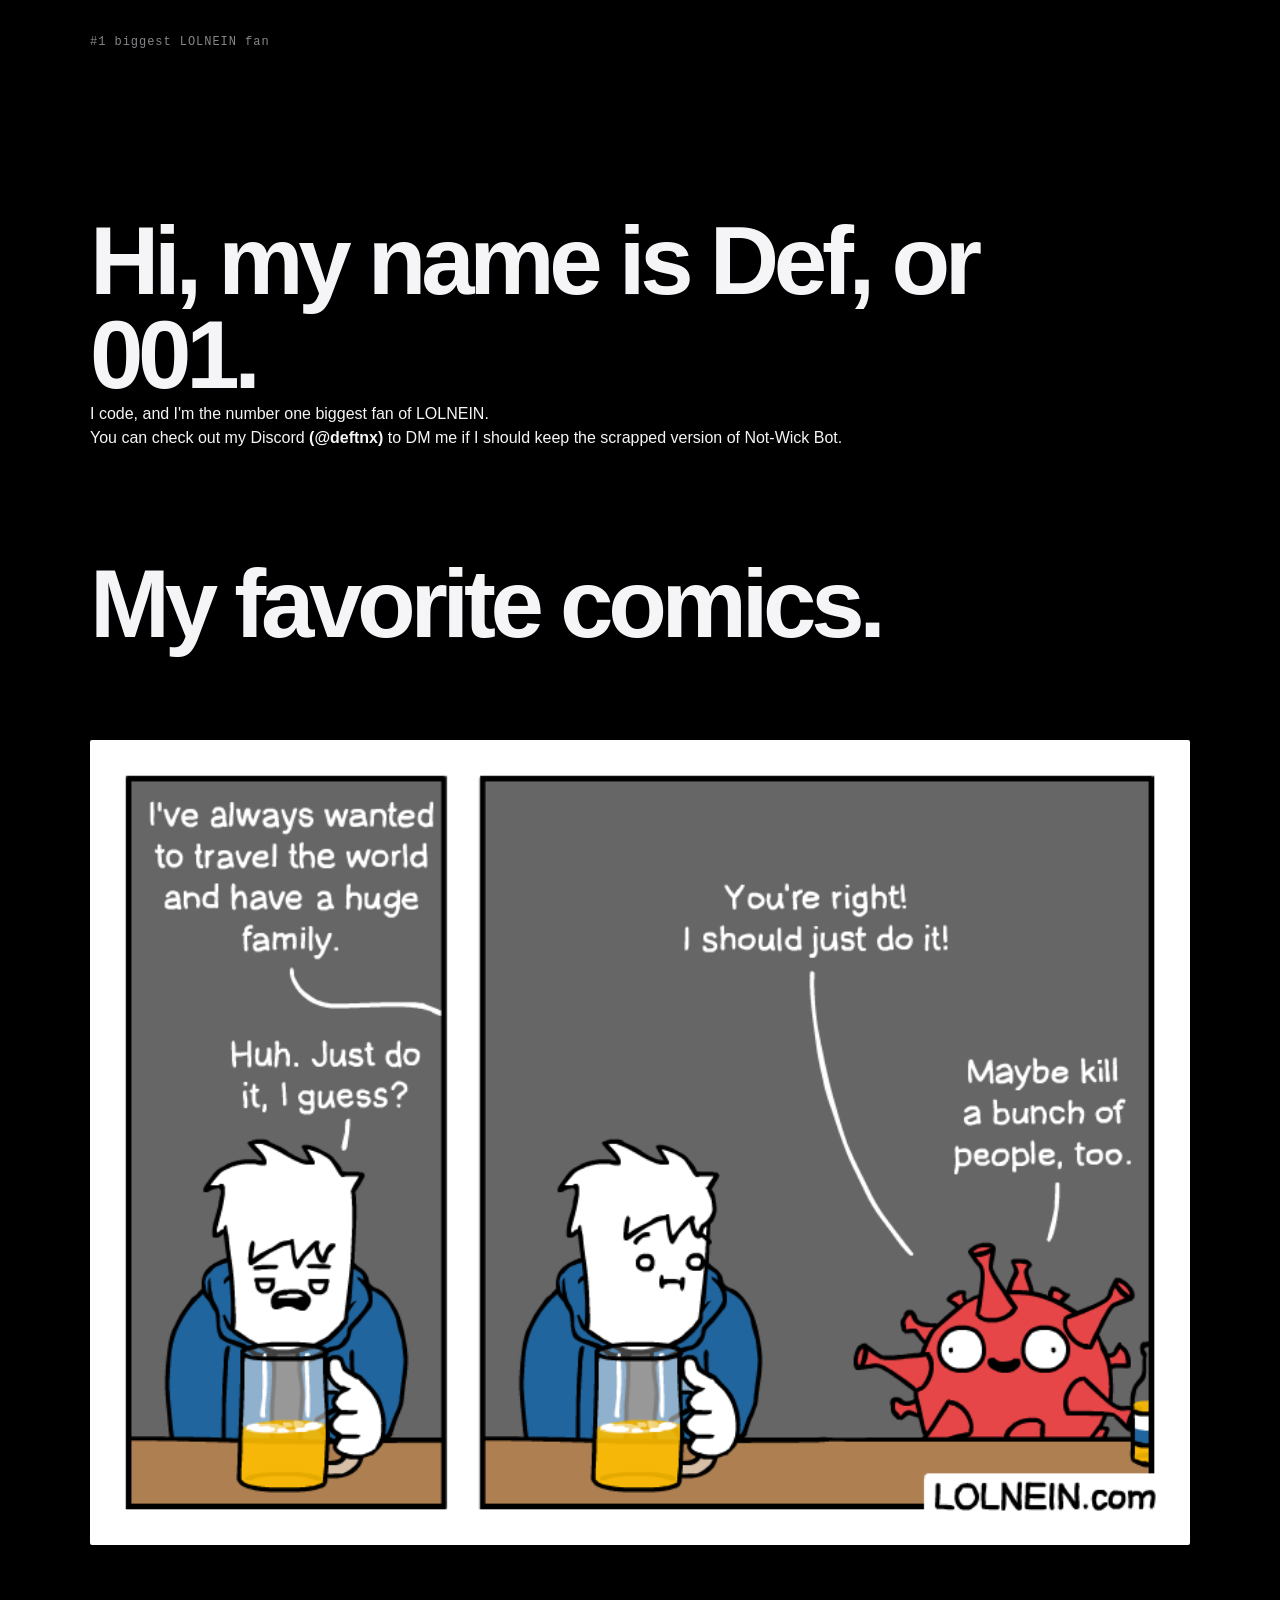
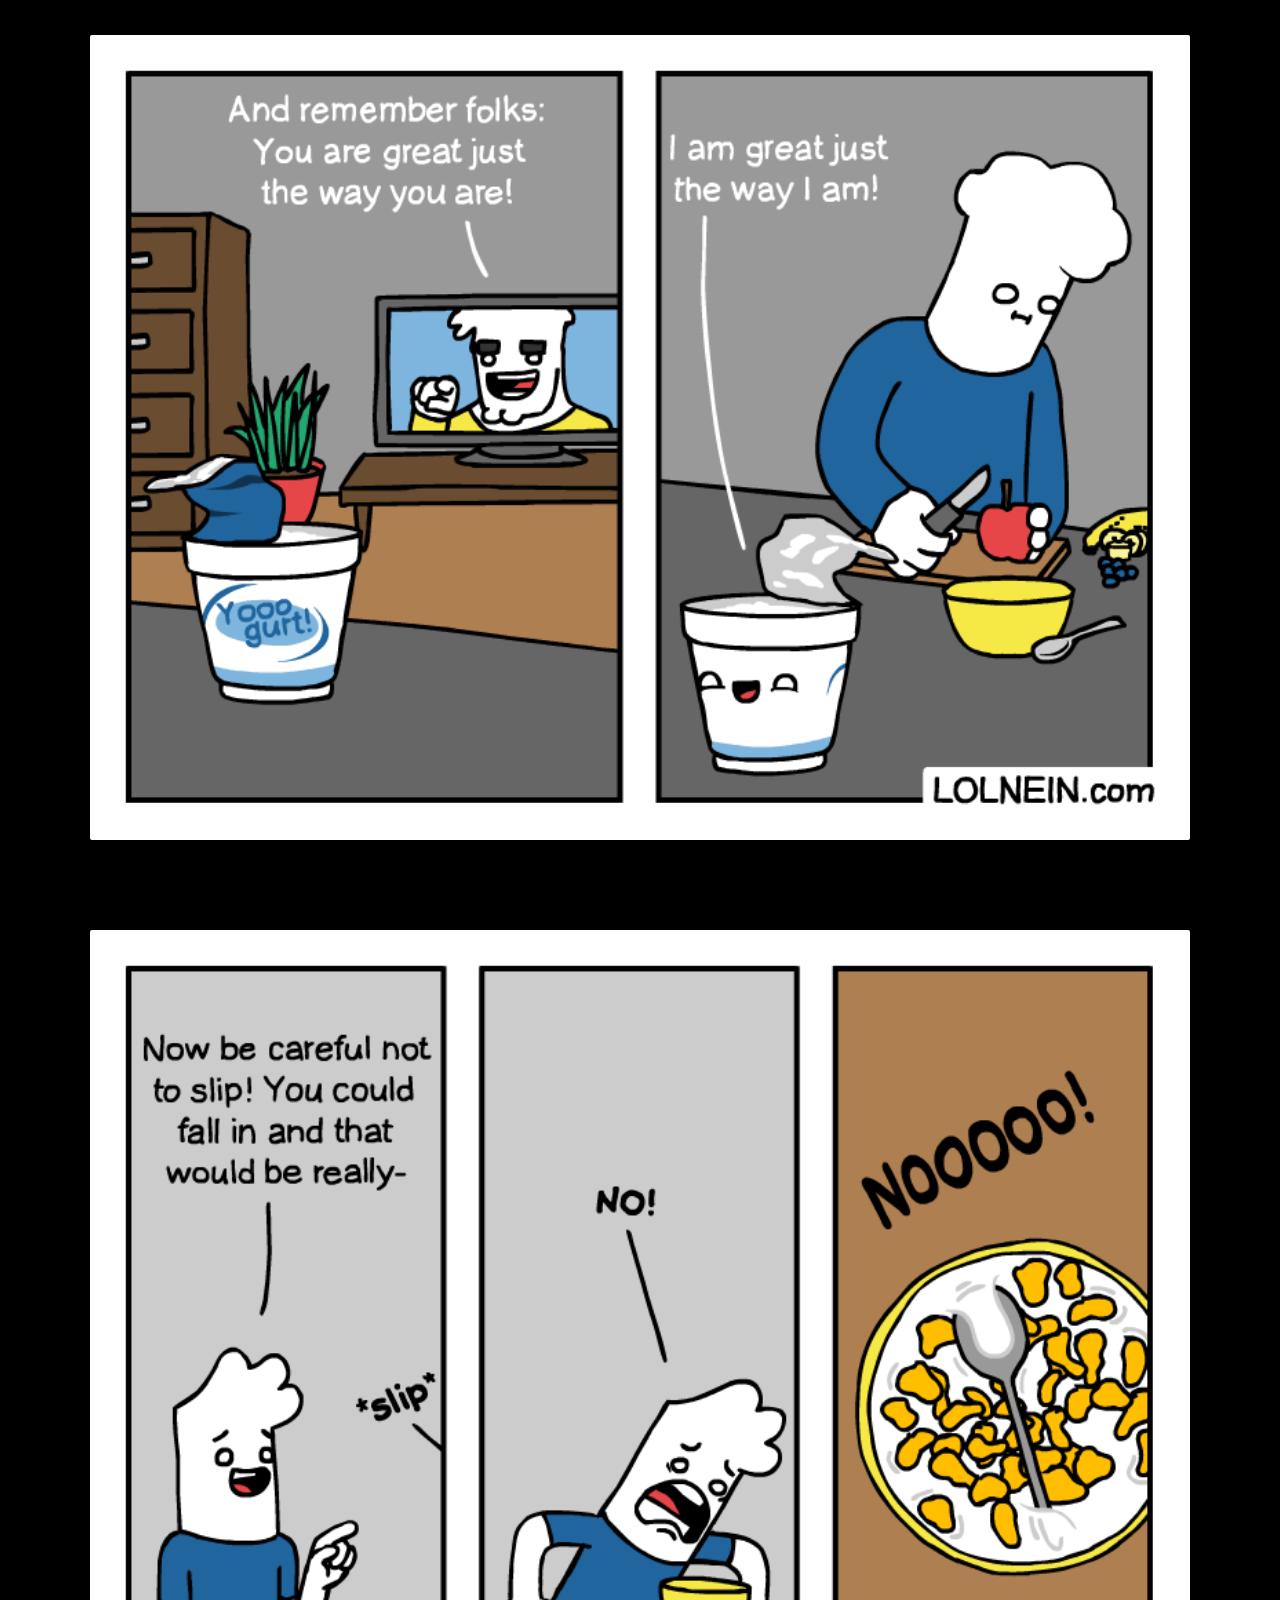
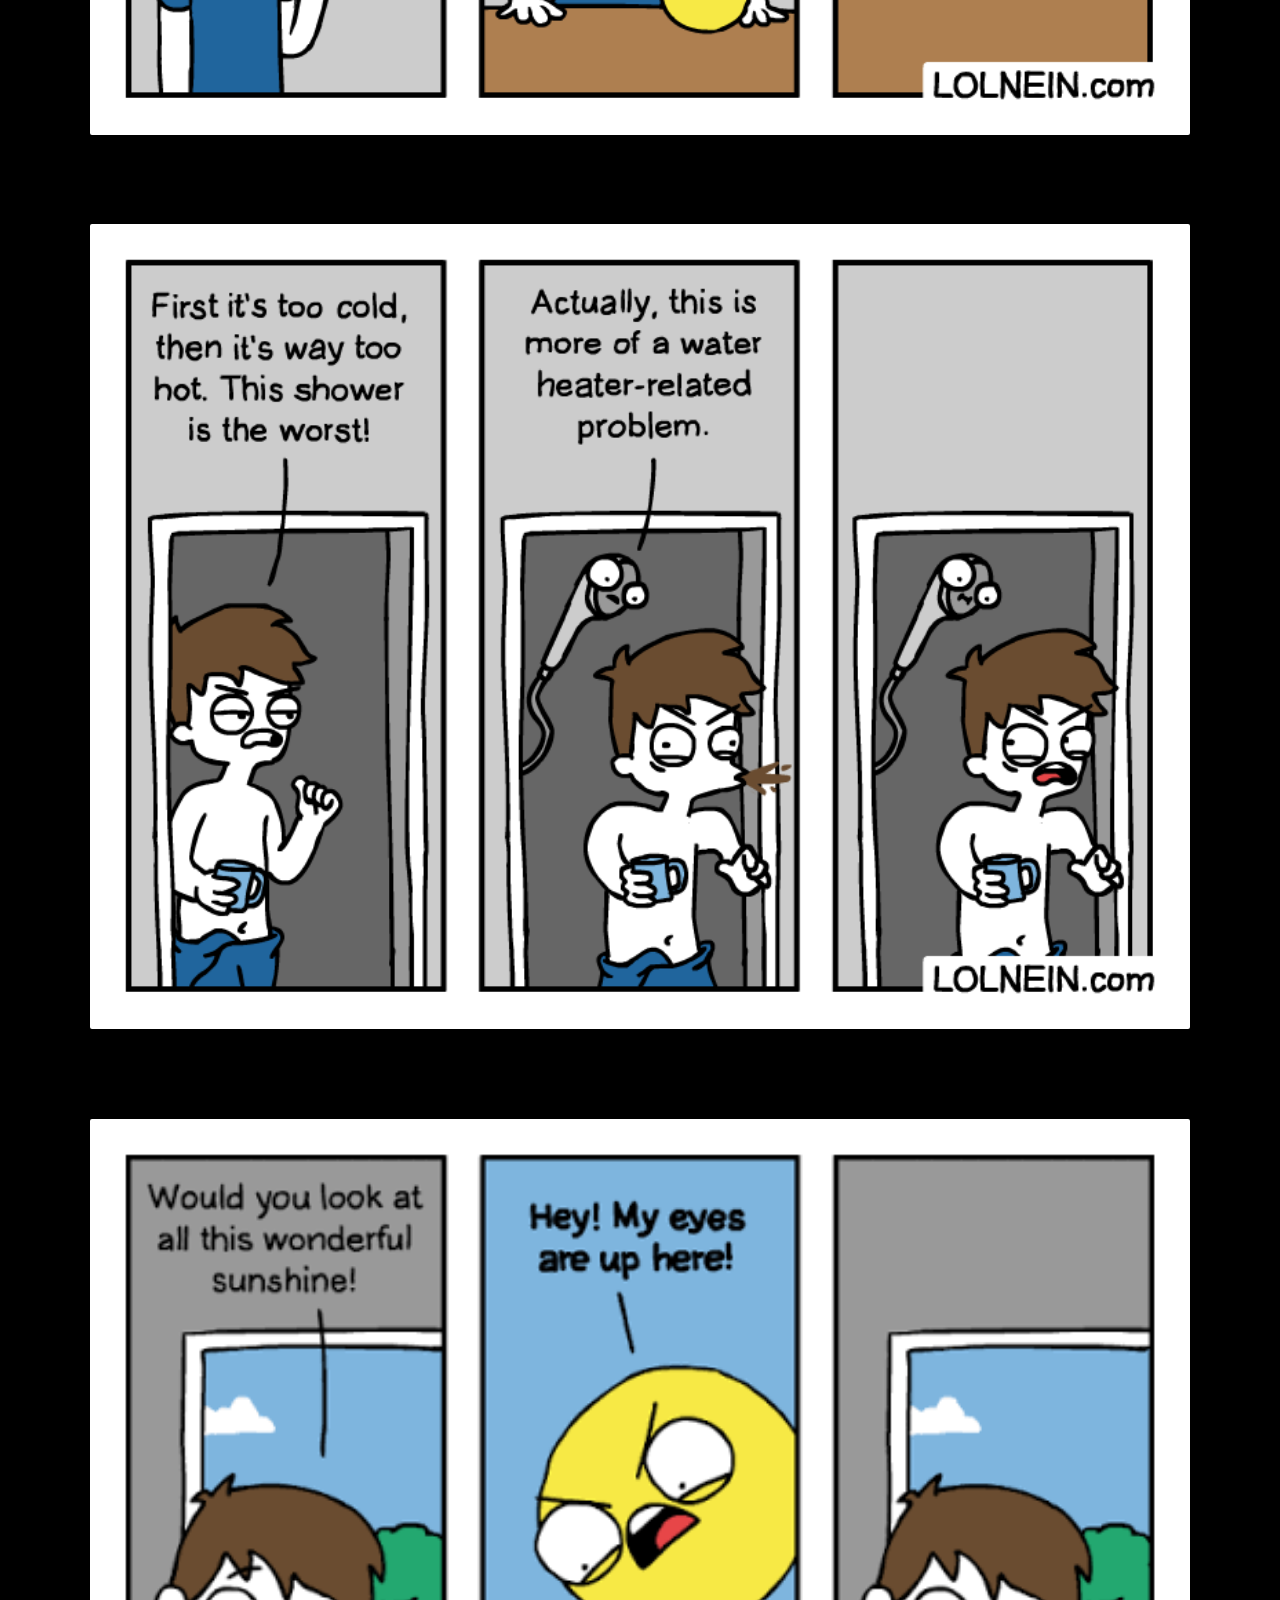
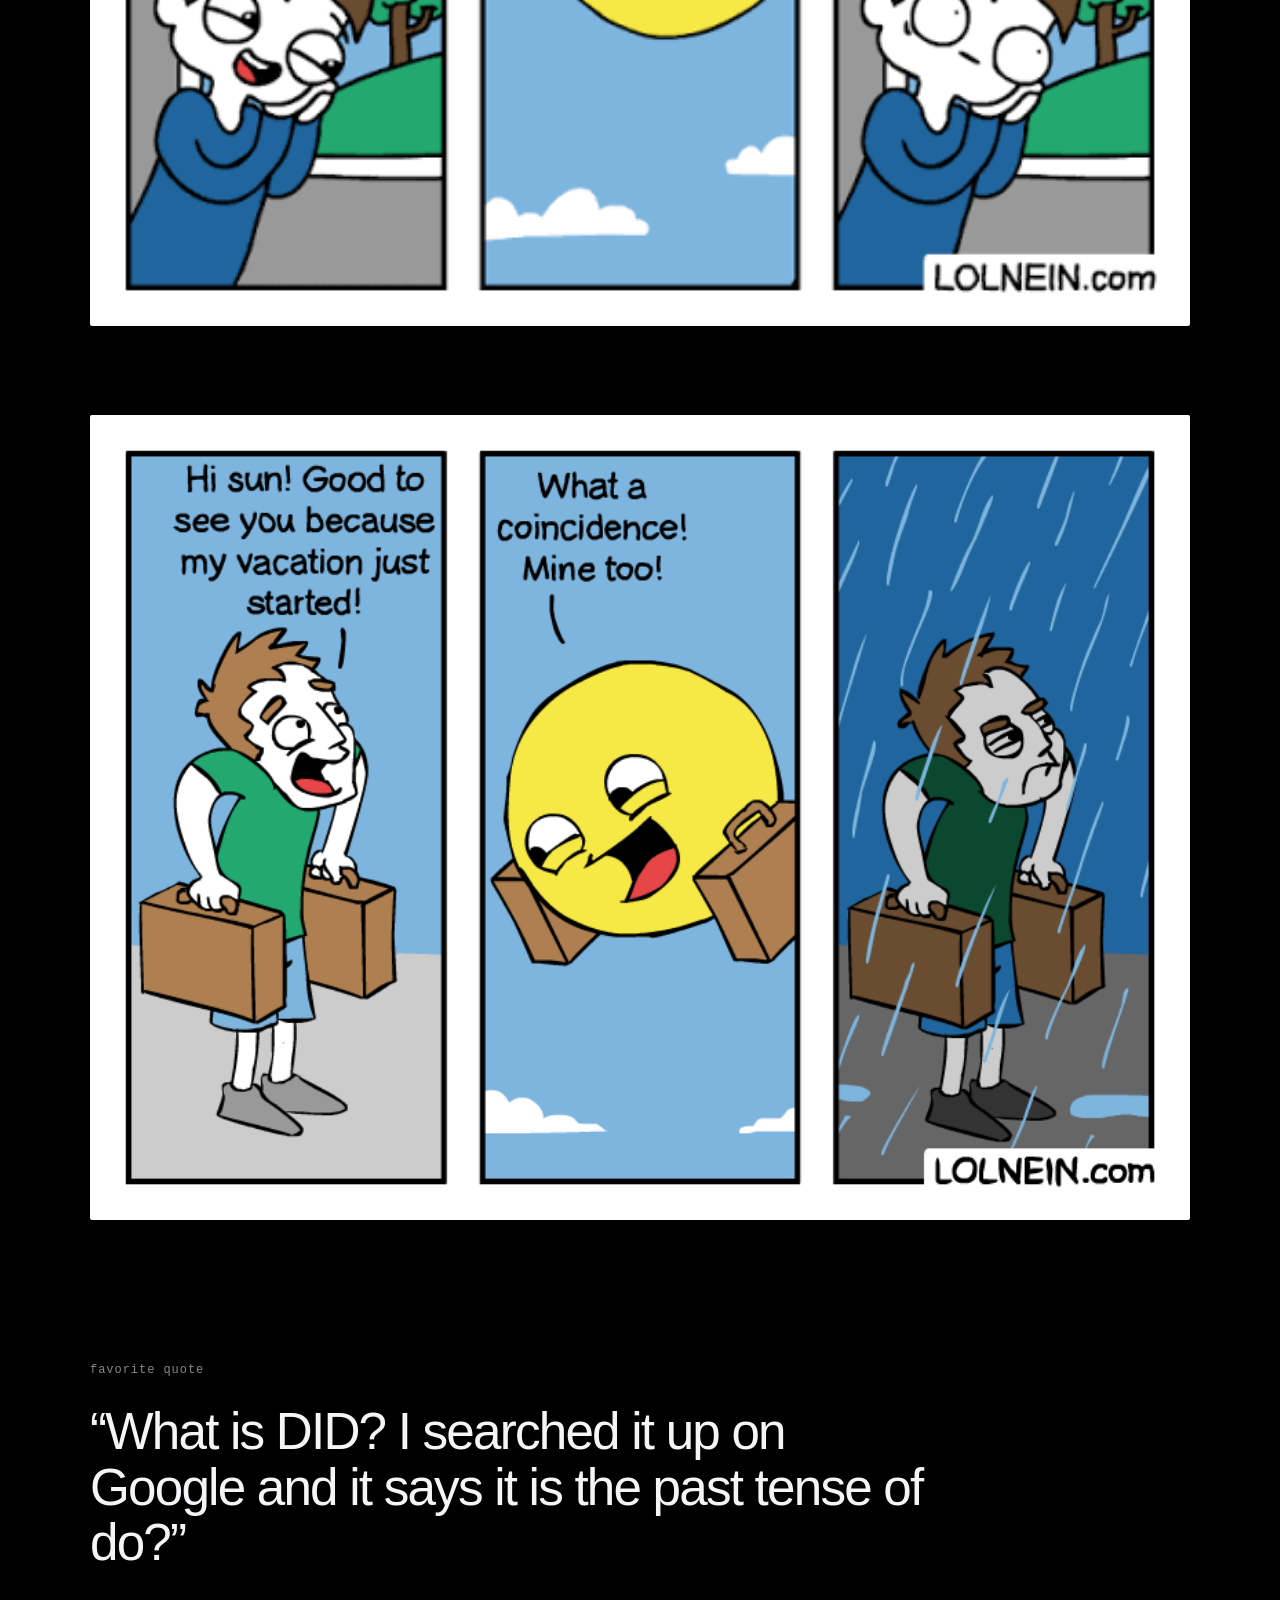
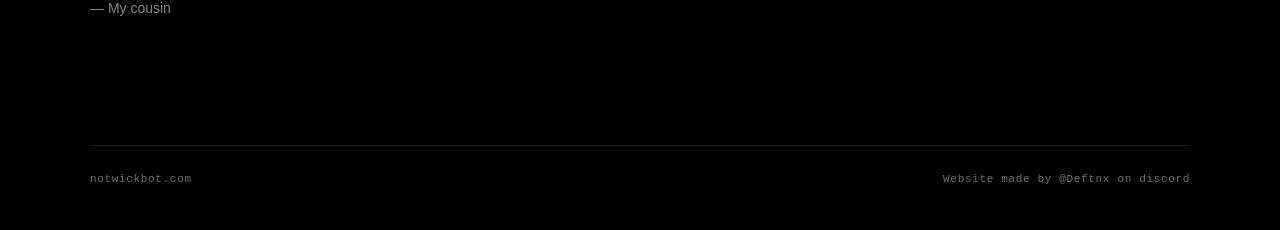
==== index.html @ 42bb820e "Update index.html" ====
<!doctype html>
<html lang="en">
<head>
<meta charset="utf-8">
<meta name="viewport" content="width=device-width, initial-scale=1">
<meta name="description" content="My favorite comics.">
<title>Def — #1 biggest LOLNEIN fan</title>
<link rel="stylesheet" href="style.css?v=7">
</head>
<body>
<header>
  <span class="path">#1 biggest LOLNEIN fan</span>
</header>
<main>
  <section class="intro">
    <h1>Hi, my name is Def, or 001.</h1>
    <p>I code, and I'm the number one biggest fan of LOLNEIN.</p>
    <p>You can check out my Discord <strong>(@deftnx)</strong> to DM me if I should keep the scrapped version of Not-Wick Bot.</p>
  </section>
  <section class="gallery" aria-label="My favorite Lolnein comics">
    <h1>My favorite comics.</h1>
    <figure><img src="traveltheworld.png" alt="Favorite Lolnein comic 1" loading="lazy"></figure>
    <figure><img src="justthewayyouare.png" alt="Favorite Lolnein comic 2" loading="lazy"></figure>
    <figure><img src="slipandfall.png" alt="Favorite Lolnein comic 3" loading="lazy"></figure>
    <figure><img src="theworstshower.png" alt="Favorite Lolnein comic 4" loading="lazy"></figure>
    <figure><img src="images%20(1).png" alt="Favorite Lolnein comic 5" loading="lazy"></figure>
    <figure><img src="lfM-mLC84McZneyXk1HHRtX2t1ikLodvRcUcxv4ZnUI.png" alt="Favorite Lolnein comic 6" loading="lazy"></figure>
  </section>
  <section class="quote">
    <p class="label">favorite quote</p>
    <blockquote>“What is DID? I searched it up on Google and it says it is the past tense of do?”</blockquote>
    <p class="attribution">— My cousin</p>
  </section>
</main>
<footer><span>notwickbot.com</span><span>Website made by @Deftnx on discord</span></footer>
</body>
</html>
---- style.css ----
*{box-sizing:border-box;margin:0;padding:0}html{scroll-behavior:smooth}body{background:#000;color:#f5f5f7;font-family:-apple-system,BlinkMacSystemFont,"SF Pro Display","SF Pro Text","Helvetica Neue",Arial,sans-serif;line-height:1.45}a{color:inherit;text-decoration:none}header{width:min(1100px,90%);margin:auto;padding:28px 0}.path{font:500 12px/1 -apple-system,BlinkMacSystemFont,"SF Mono",monospace;color:#86868b;letter-spacing:.08em}main{width:min(1100px,90%);margin:auto}.intro{padding:15vh 0 12vh}.label{font:500 12px/1 -apple-system,BlinkMacSystemFont,"SF Mono",monospace;color:#86868b;letter-spacing:.08em;margin-bottom:28px}h1{font-size:clamp(42px,8vw,96px);font-weight:600;letter-spacing:-.055em;line-height:.98;max-width:900px}.gallery{padding:0 0 14vh;display:flex;flex-direction:column;gap:7vw}figure{margin:0}img{display:block;width:100%;height:auto;border-radius:2px;transition:opacity .25s ease}img:hover{opacity:.92}.quote{padding:2vh 0 14vh;max-width:850px}.quote blockquote{font-size:clamp(28px,4vw,52px);font-weight:500;letter-spacing:-.035em;line-height:1.08}.attribution{margin-top:28px;color:#86868b;font-size:14px}footer{width:min(1100px,90%);margin:auto;padding:28px 0 45px;border-top:1px solid #1d1d1f;display:flex;justify-content:space-between;color:#6e6e73;font:400 11px/1 -apple-system,BlinkMacSystemFont,"SF Mono",monospace;letter-spacing:.06em}@media(max-width:700px){.intro{padding:10vh 0 9vh}h1{letter-spacing:-.04em}.gallery{gap:12vw}.quote{padding-bottom:10vh}.quote blockquote{font-size:30px}footer{flex-direction:column;gap:12px}}
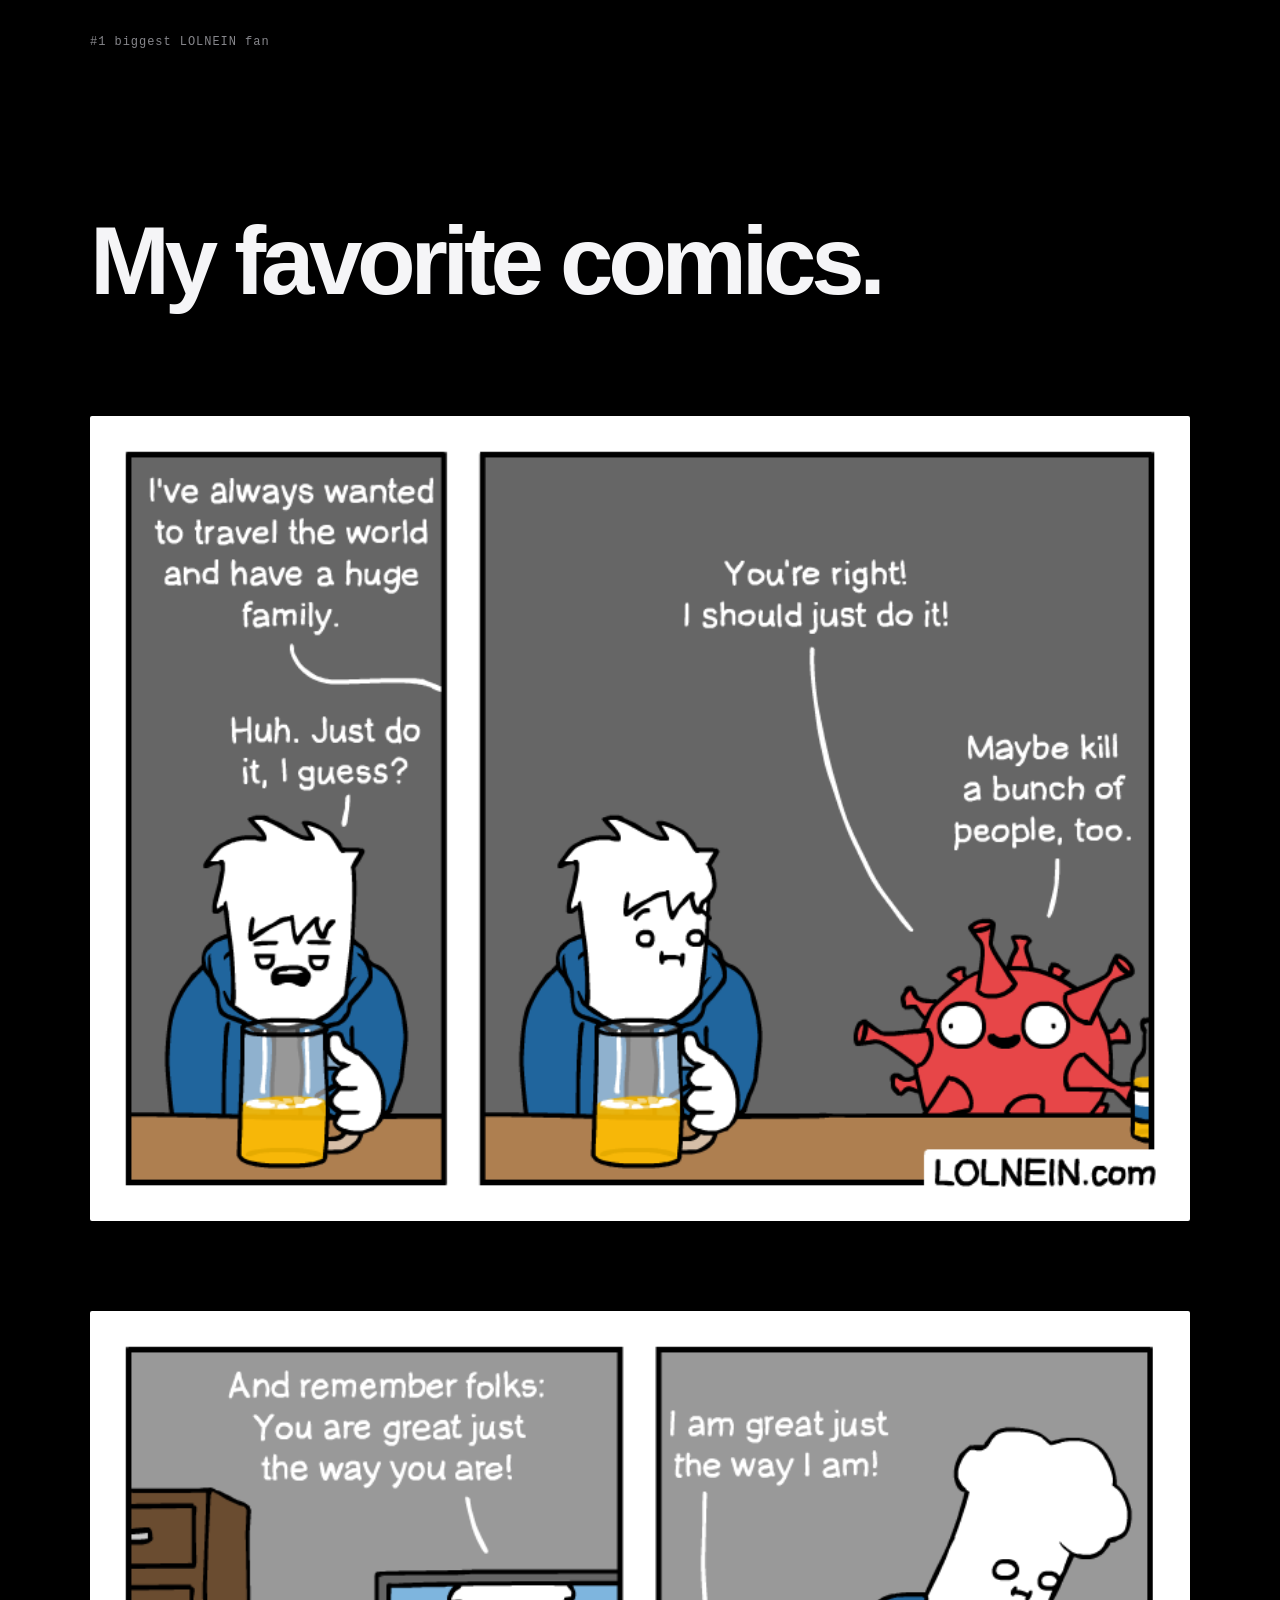
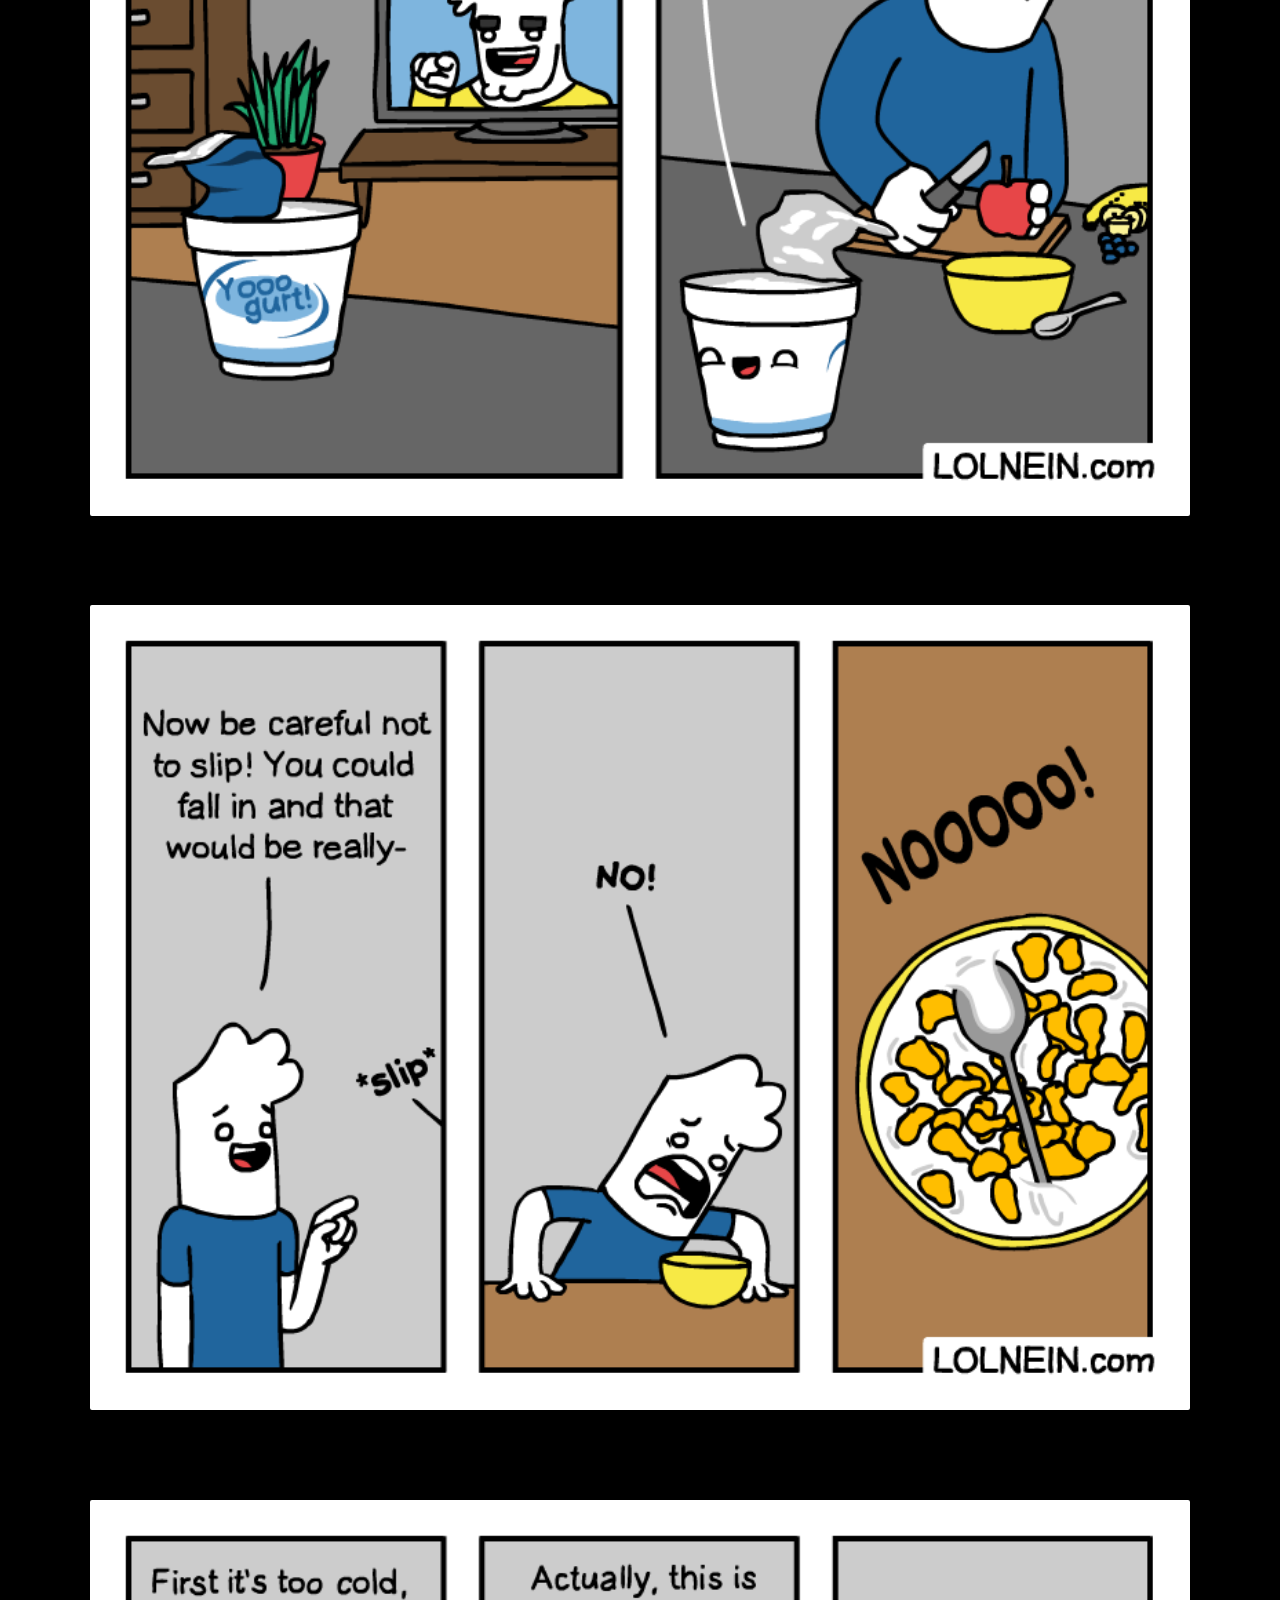
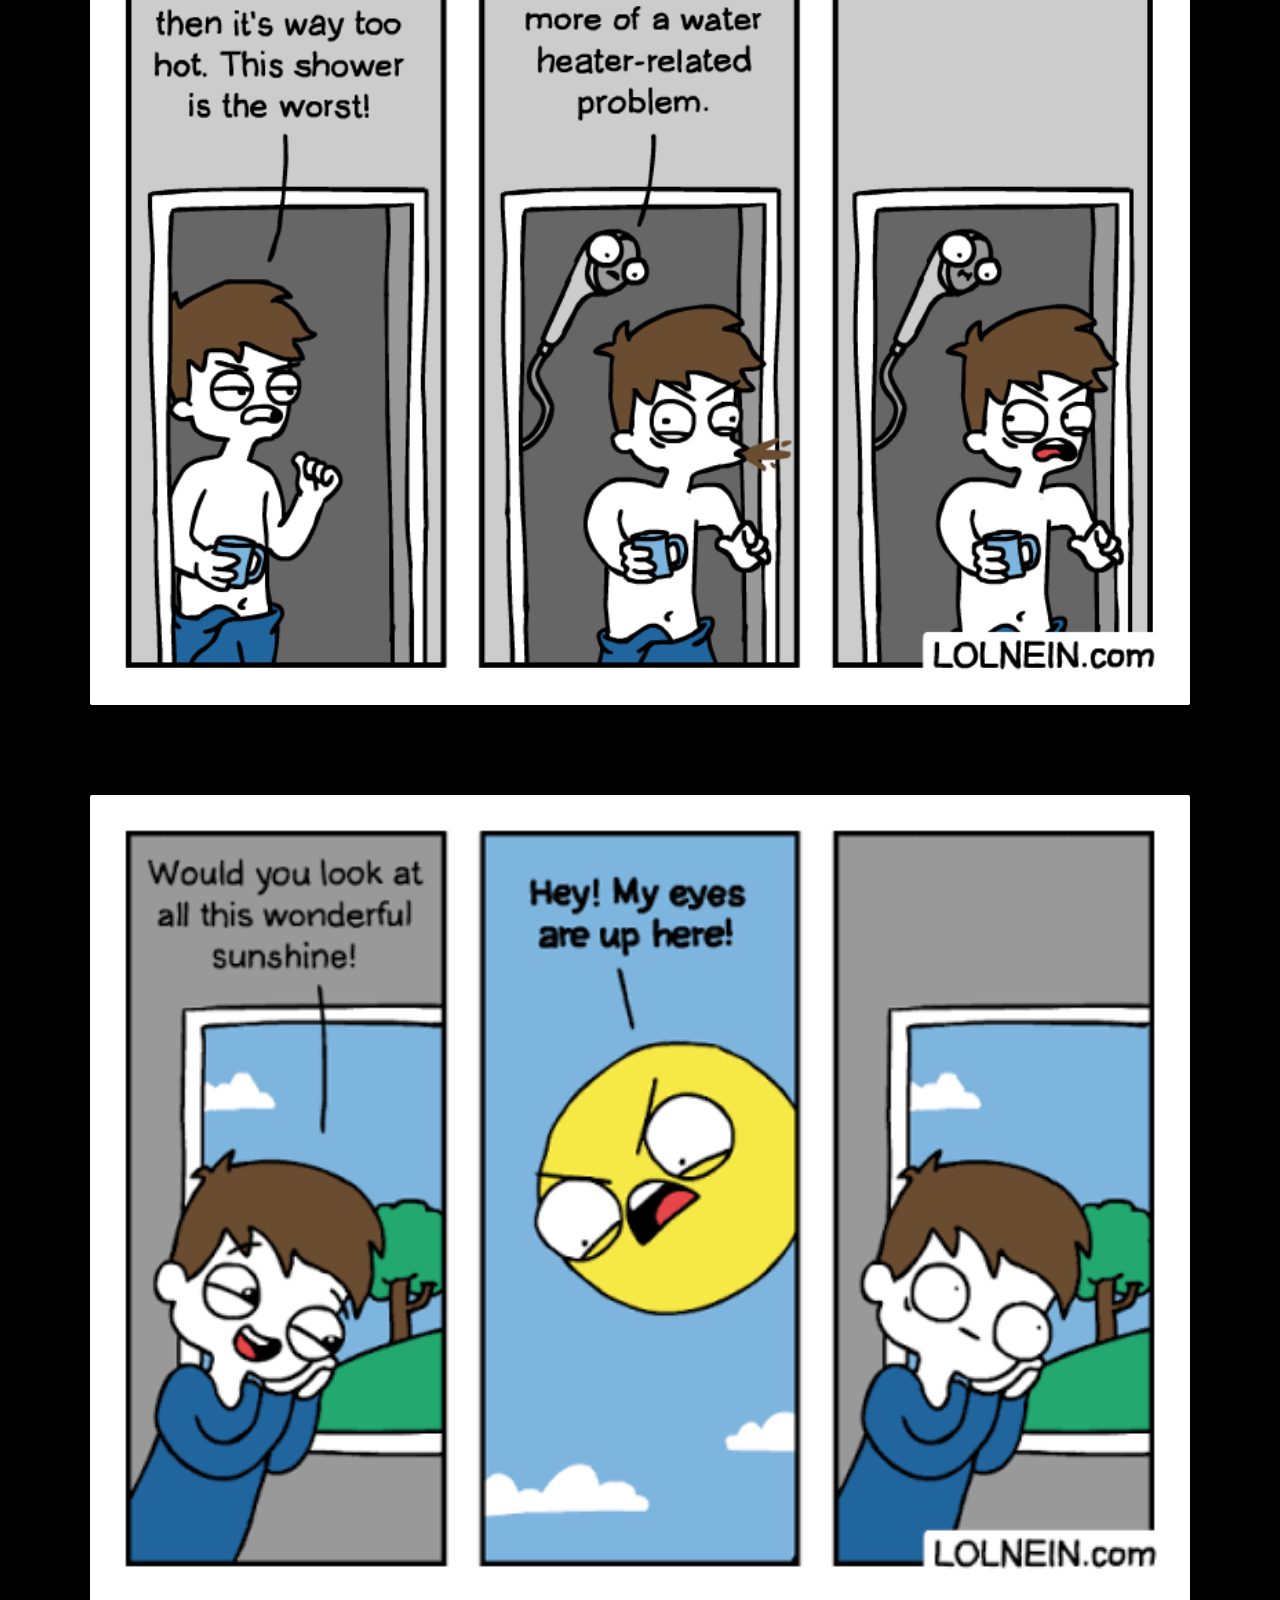
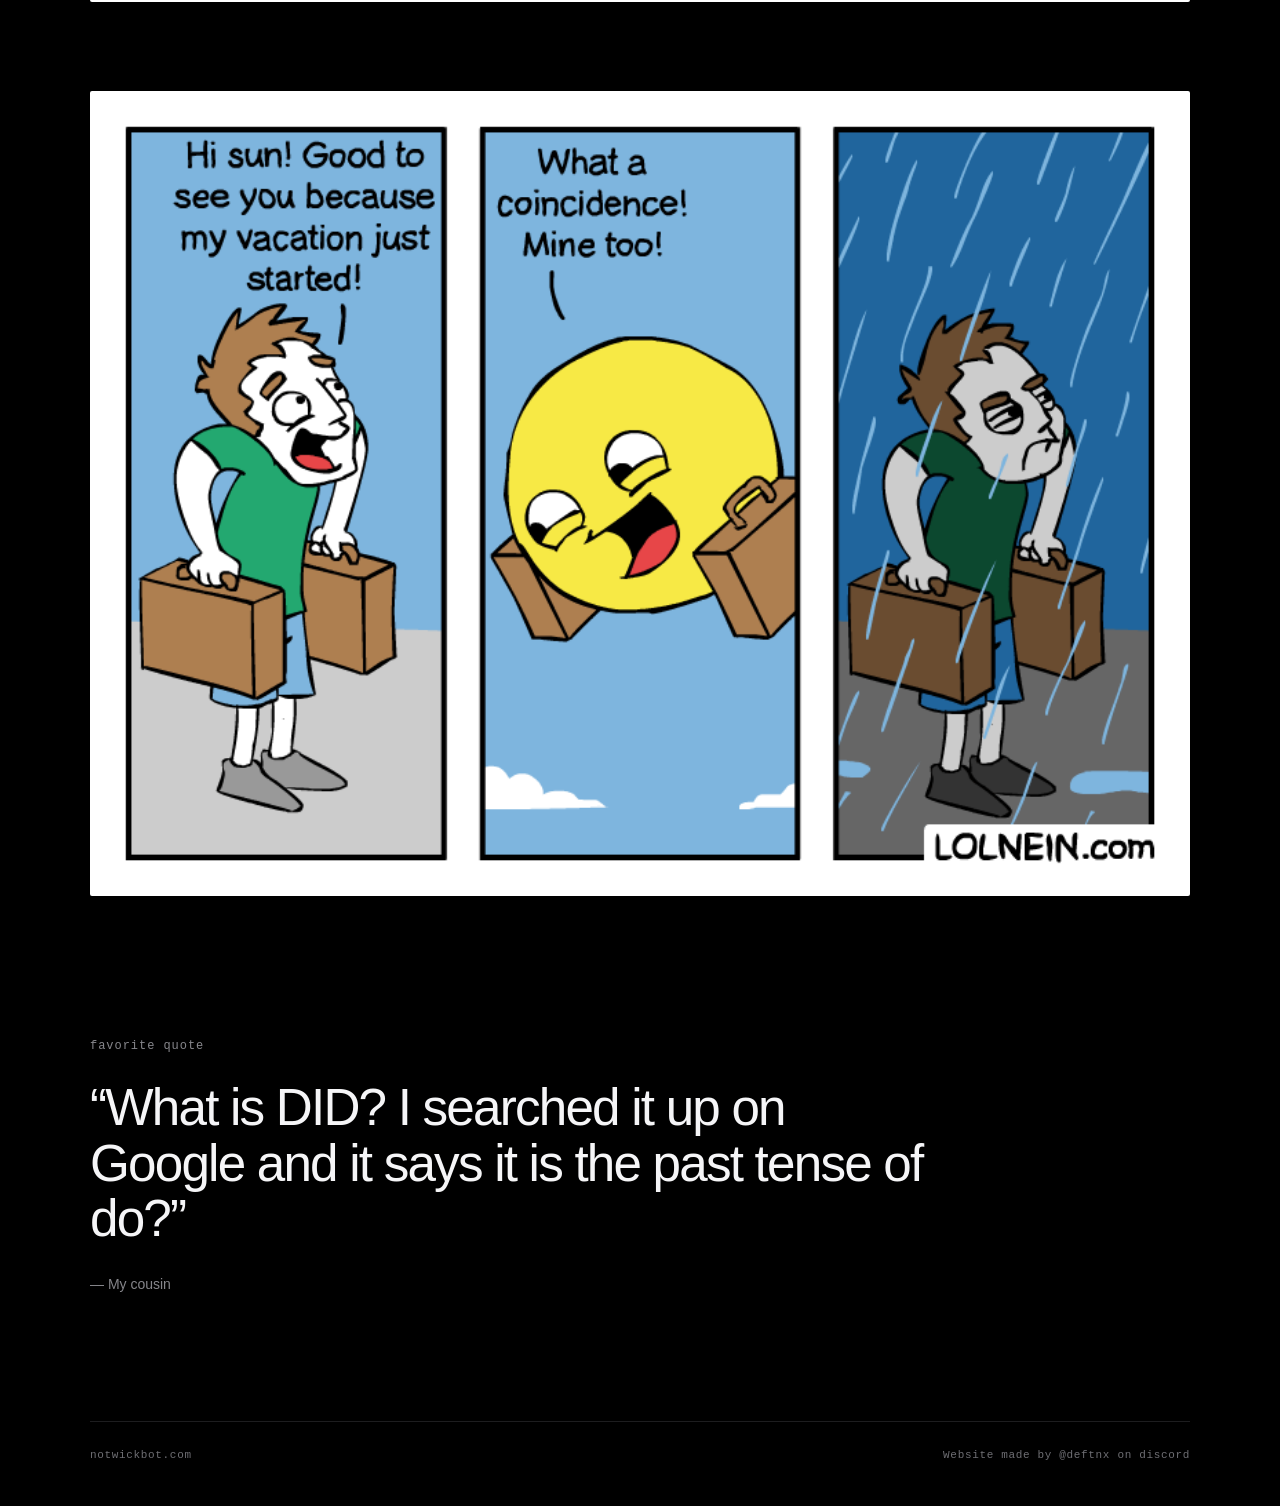
==== commit ea13c411: "Fix homepage title and footer text" ====
--- a/index.html
+++ b/index.html
@@ -4,8 +4,8 @@
 <meta charset="utf-8">
 <meta name="viewport" content="width=device-width, initial-scale=1">
 <meta name="description" content="My favorite comics.">
-<title>Def — #1 biggest LOLNEIN fan</title>
-<link rel="stylesheet" href="style.css?v=7">
+<title>My favorite comics.</title>
+<link rel="stylesheet" href="style.css?v=8">
 </head>
 <body>
 <header>
@@ -13,12 +13,9 @@
 </header>
 <main>
   <section class="intro">
-    <h1>Hi, my name is Def, or 001.</h1>
-    <p>I code, and I'm the number one biggest fan of LOLNEIN.</p>
-    <p>You can check out my Discord <strong>(@deftnx)</strong> to DM me if I should keep the scrapped version of Not-Wick Bot.</p>
+    <h1>My favorite comics.</h1>
   </section>
   <section class="gallery" aria-label="My favorite Lolnein comics">
-    <h1>My favorite comics.</h1>
     <figure><img src="traveltheworld.png" alt="Favorite Lolnein comic 1" loading="lazy"></figure>
     <figure><img src="justthewayyouare.png" alt="Favorite Lolnein comic 2" loading="lazy"></figure>
     <figure><img src="slipandfall.png" alt="Favorite Lolnein comic 3" loading="lazy"></figure>
@@ -32,6 +29,6 @@
     <p class="attribution">— My cousin</p>
   </section>
 </main>
-<footer><span>notwickbot.com</span><span>Website made by @Deftnx on discord</span></footer>
+<footer><span>notwickbot.com</span><span>Website made by @deftnx on discord</span></footer>
 </body>
 </html>
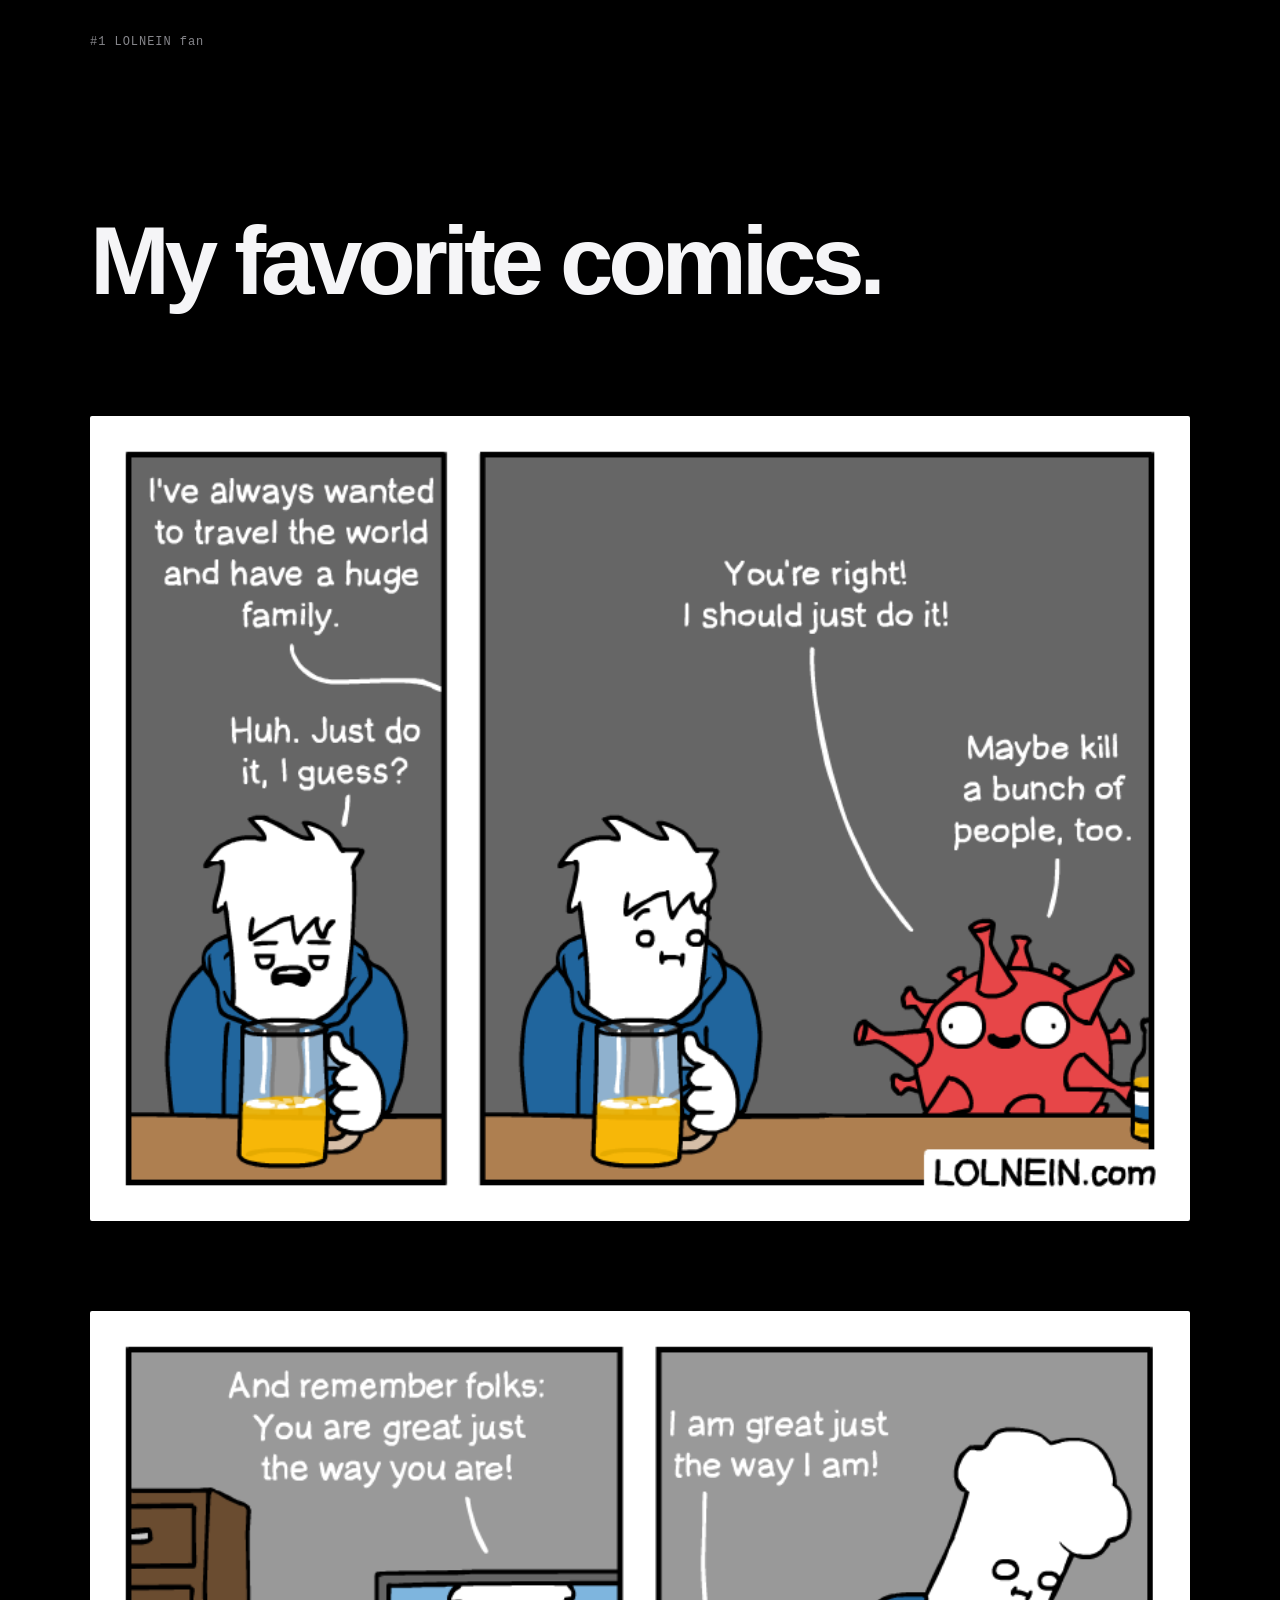
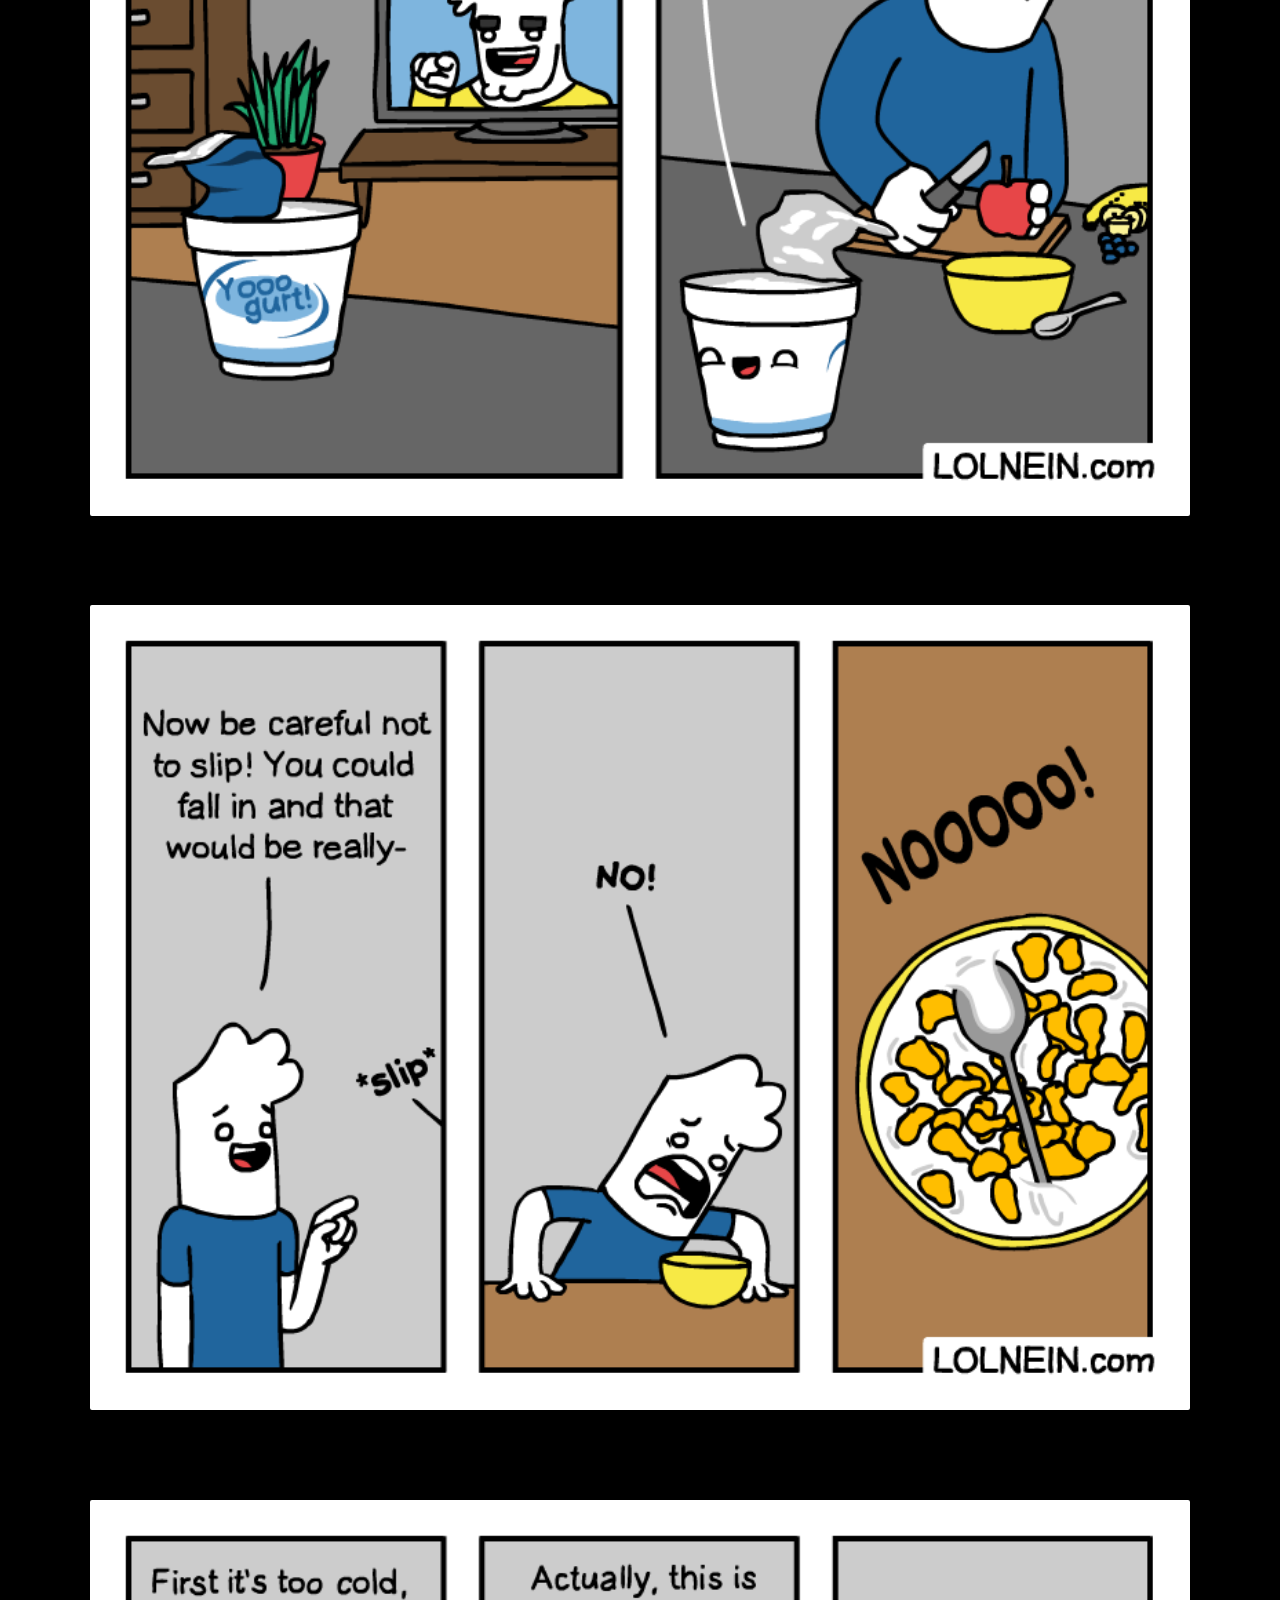
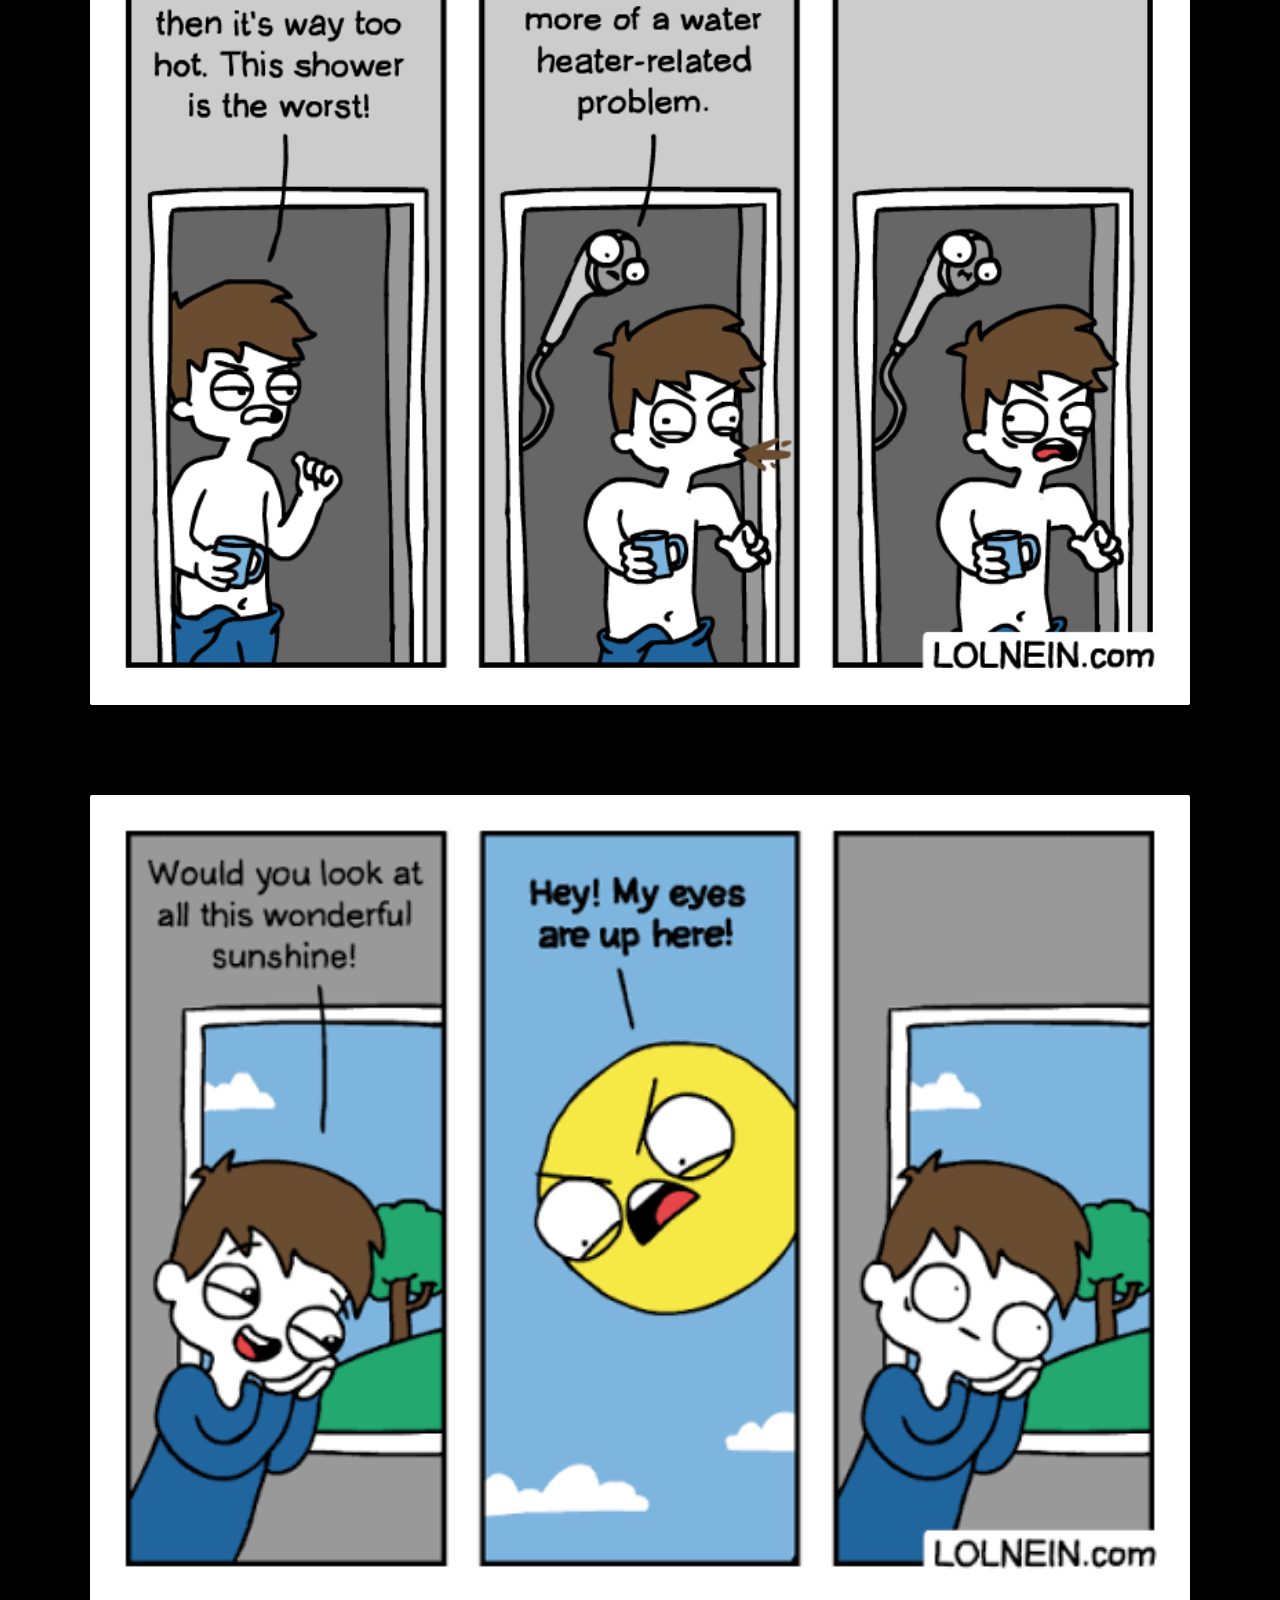
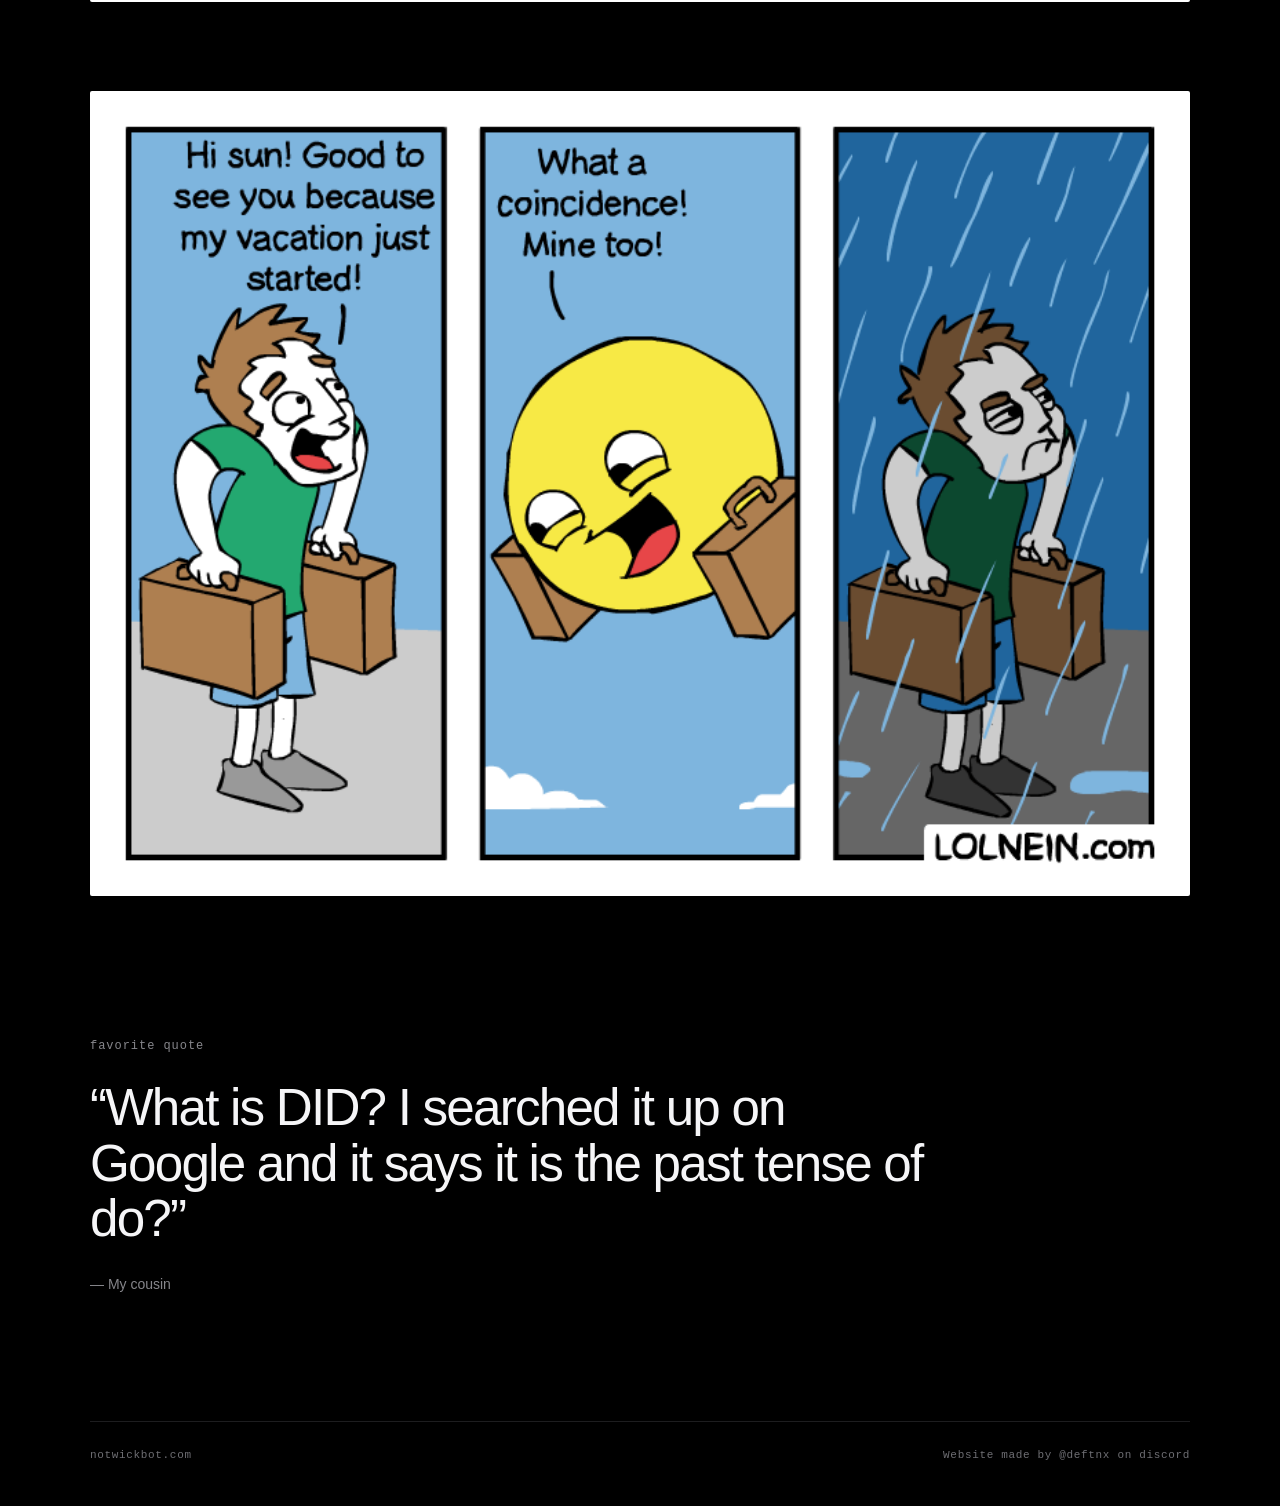
==== commit e60fe490: "Change fan tagline to #1 LOLNEIN fan" ====
--- a/index.html
+++ b/index.html
@@ -3,13 +3,16 @@
 <head>
 <meta charset="utf-8">
 <meta name="viewport" content="width=device-width, initial-scale=1">
-<meta name="description" content="My favorite comics.">
+<meta name="description" content="#1 LOLNEIN fan — My favorite comics.">
+<meta name="theme-color" content="#000000">
+<link rel="icon" type="image/png" href="/favicon.png">
+<link rel="apple-touch-icon" href="/favicon.png">
 <title>My favorite comics.</title>
 <link rel="stylesheet" href="style.css?v=8">
 </head>
 <body>
 <header>
-  <span class="path">#1 biggest LOLNEIN fan</span>
+  <span class="path">#1 LOLNEIN fan</span>
 </header>
 <main>
   <section class="intro">
@@ -29,6 +32,6 @@
     <p class="attribution">— My cousin</p>
   </section>
 </main>
-<footer><span>notwickbot.com</span><span>Website made by @deftnx on discord</span></footer>
+<footer data-nosnippet><span>notwickbot.com</span><span>Website made by @deftnx on discord</span></footer>
 </body>
 </html>
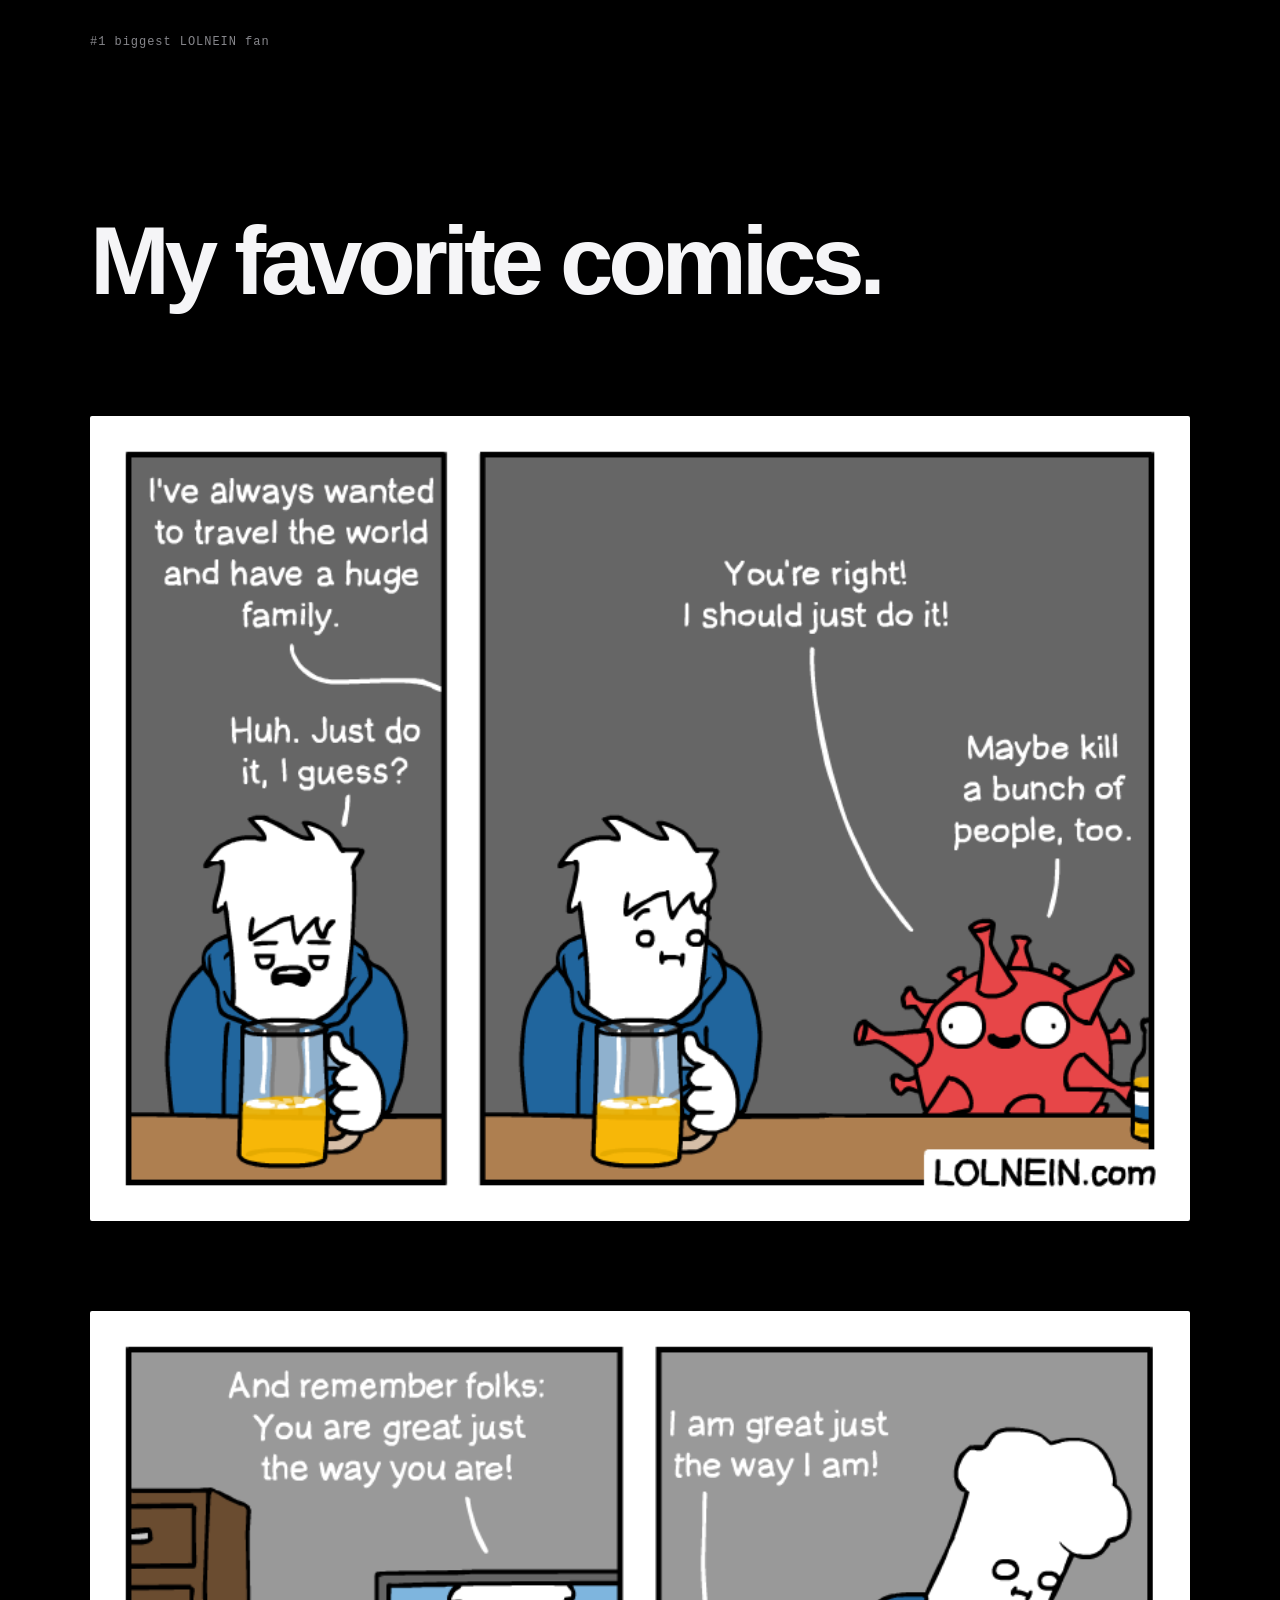
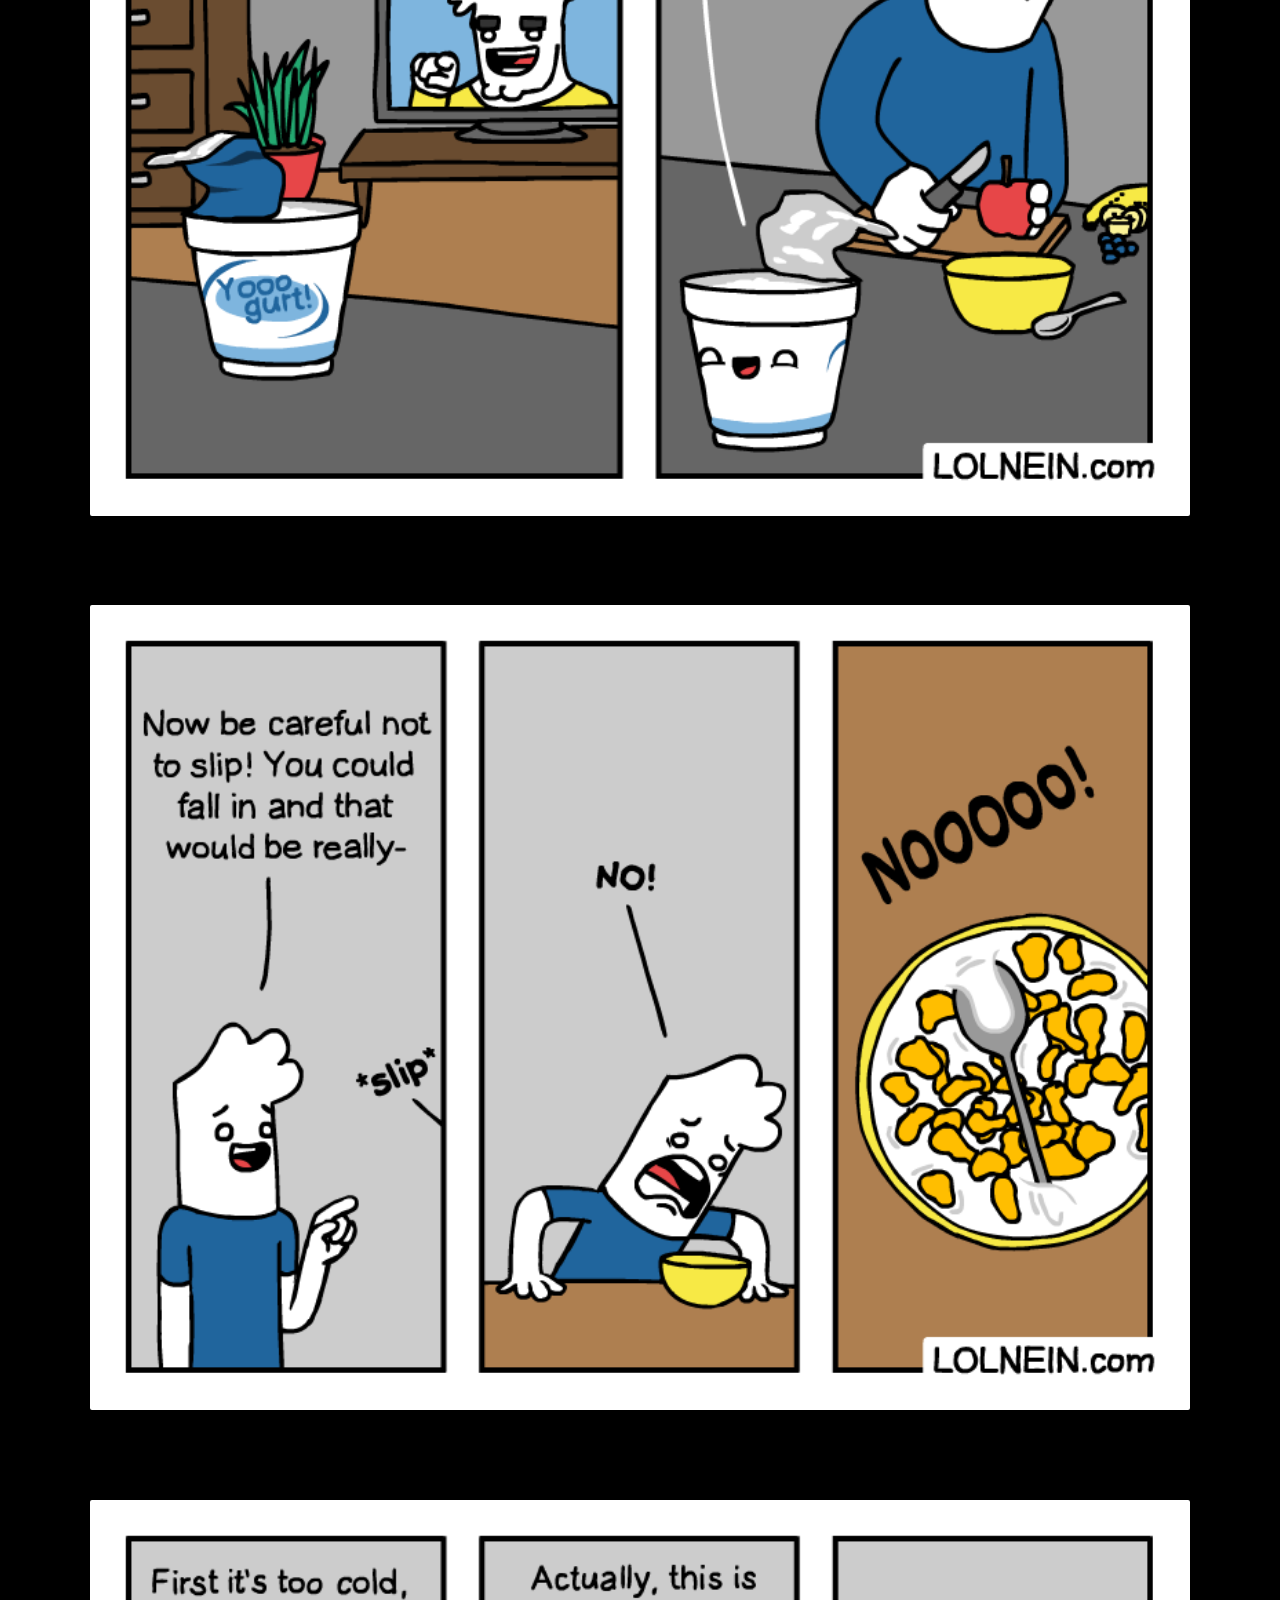
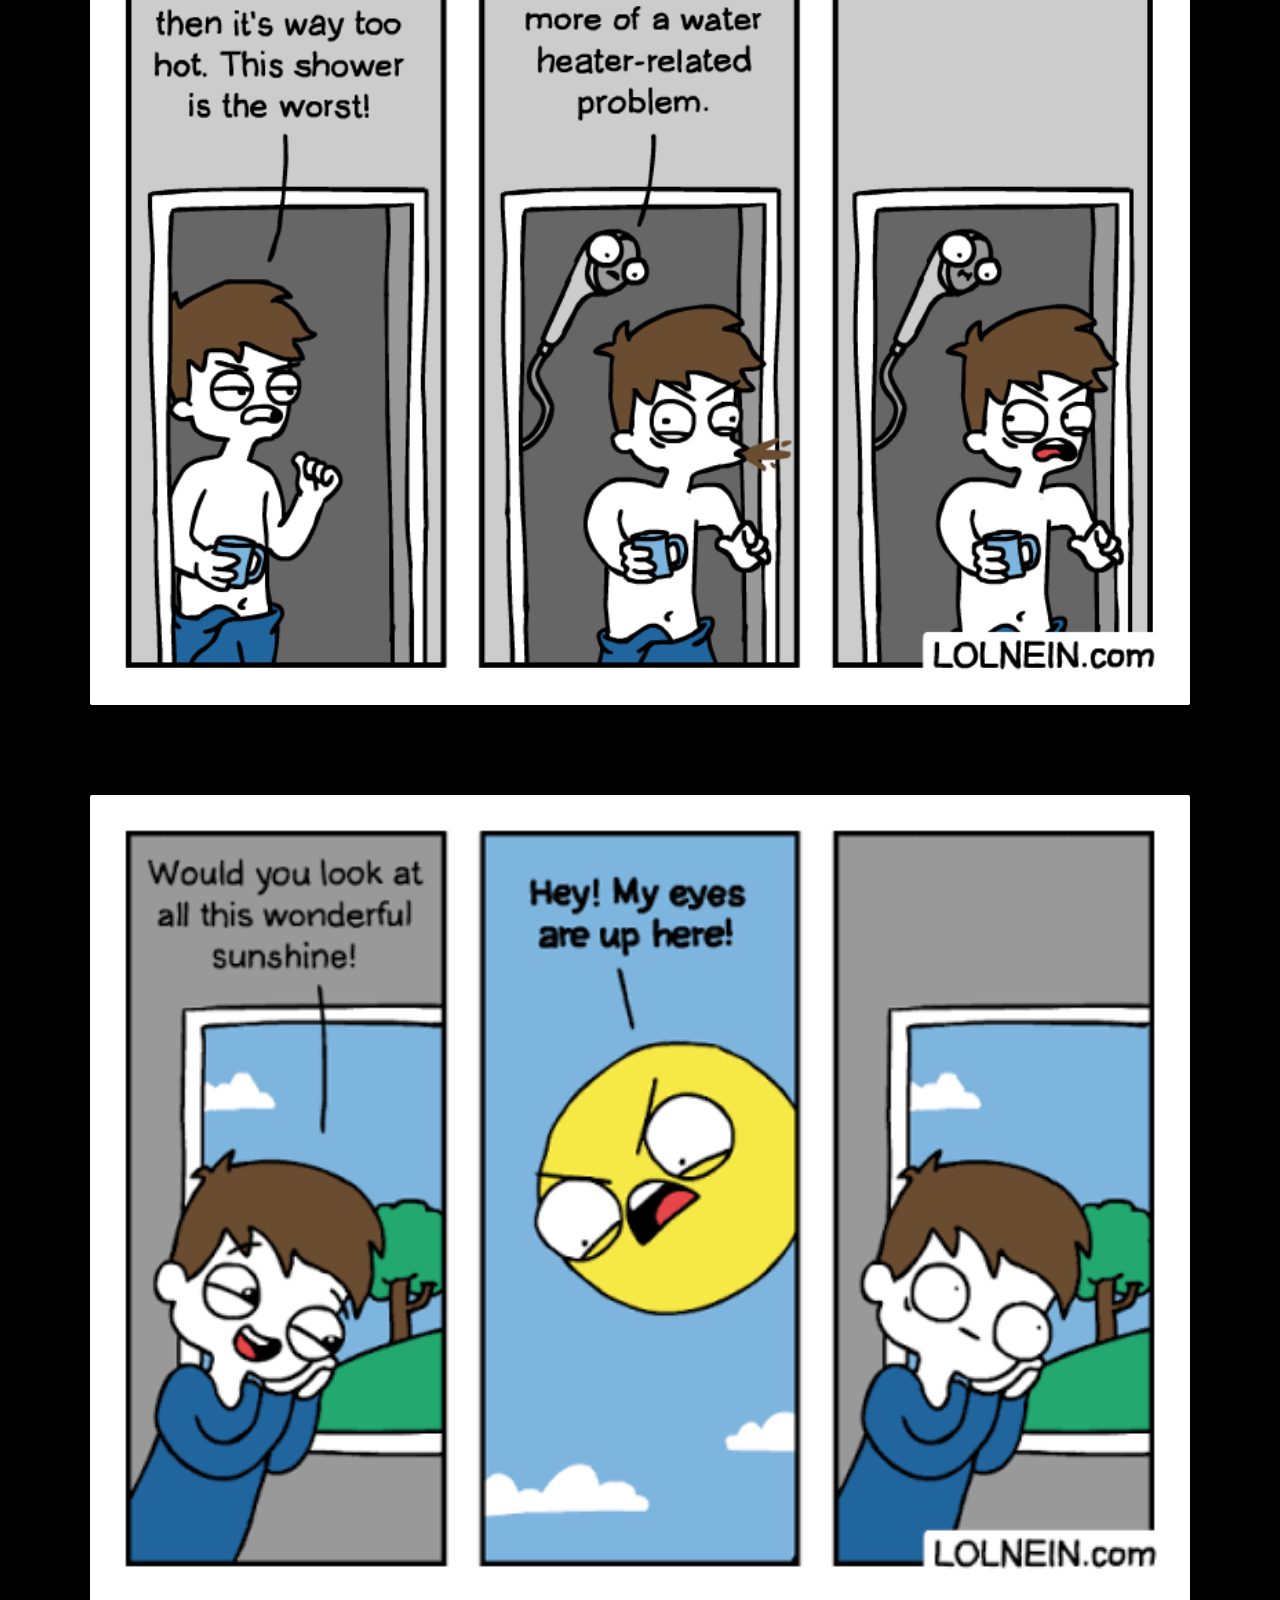
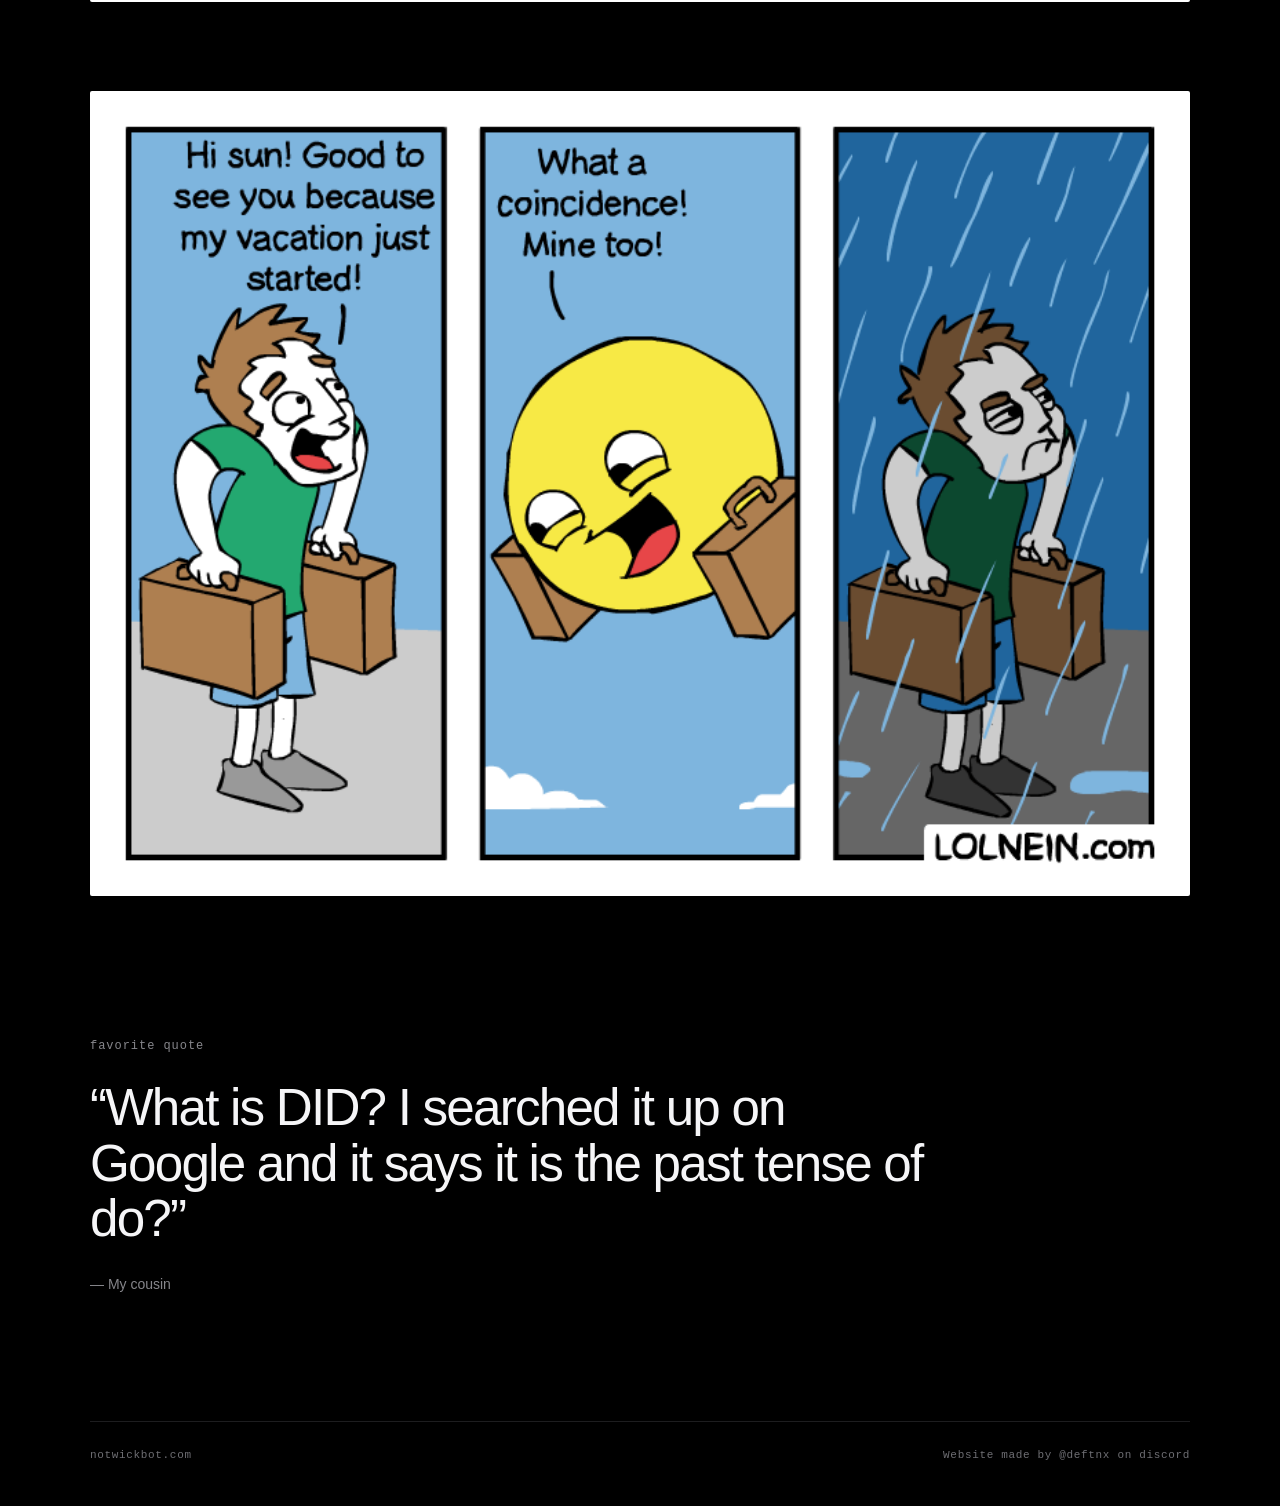
==== commit 10116389: "Restore biggest LOLNEIN fan wording" ====
--- a/index.html
+++ b/index.html
@@ -3,7 +3,7 @@
 <head>
 <meta charset="utf-8">
 <meta name="viewport" content="width=device-width, initial-scale=1">
-<meta name="description" content="#1 LOLNEIN fan — My favorite comics.">
+<meta name="description" content="#1 biggest LOLNEIN fan — My favorite comics.">
 <meta name="theme-color" content="#000000">
 <link rel="icon" type="image/png" href="/favicon.png">
 <link rel="apple-touch-icon" href="/favicon.png">
@@ -12,7 +12,7 @@
 </head>
 <body>
 <header>
-  <span class="path">#1 LOLNEIN fan</span>
+  <span class="path">#1 biggest LOLNEIN fan</span>
 </header>
 <main>
   <section class="intro">
